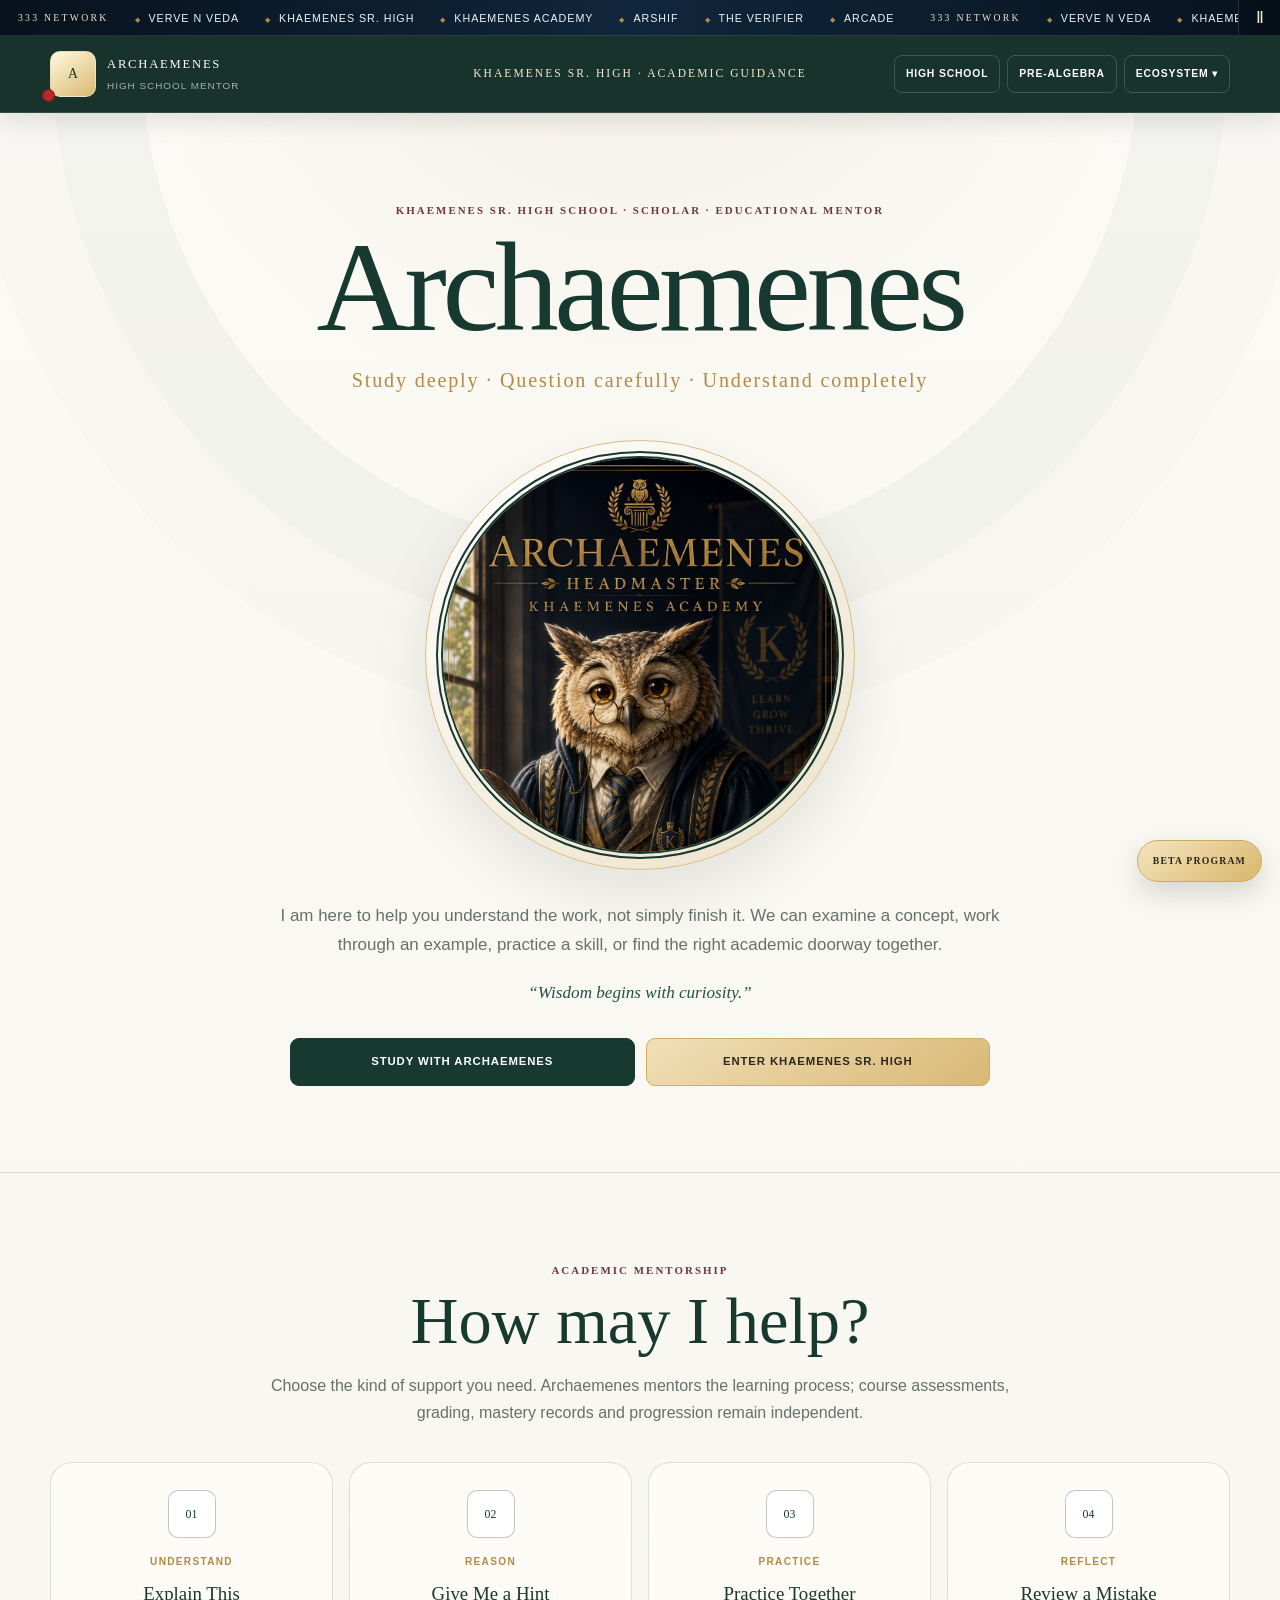
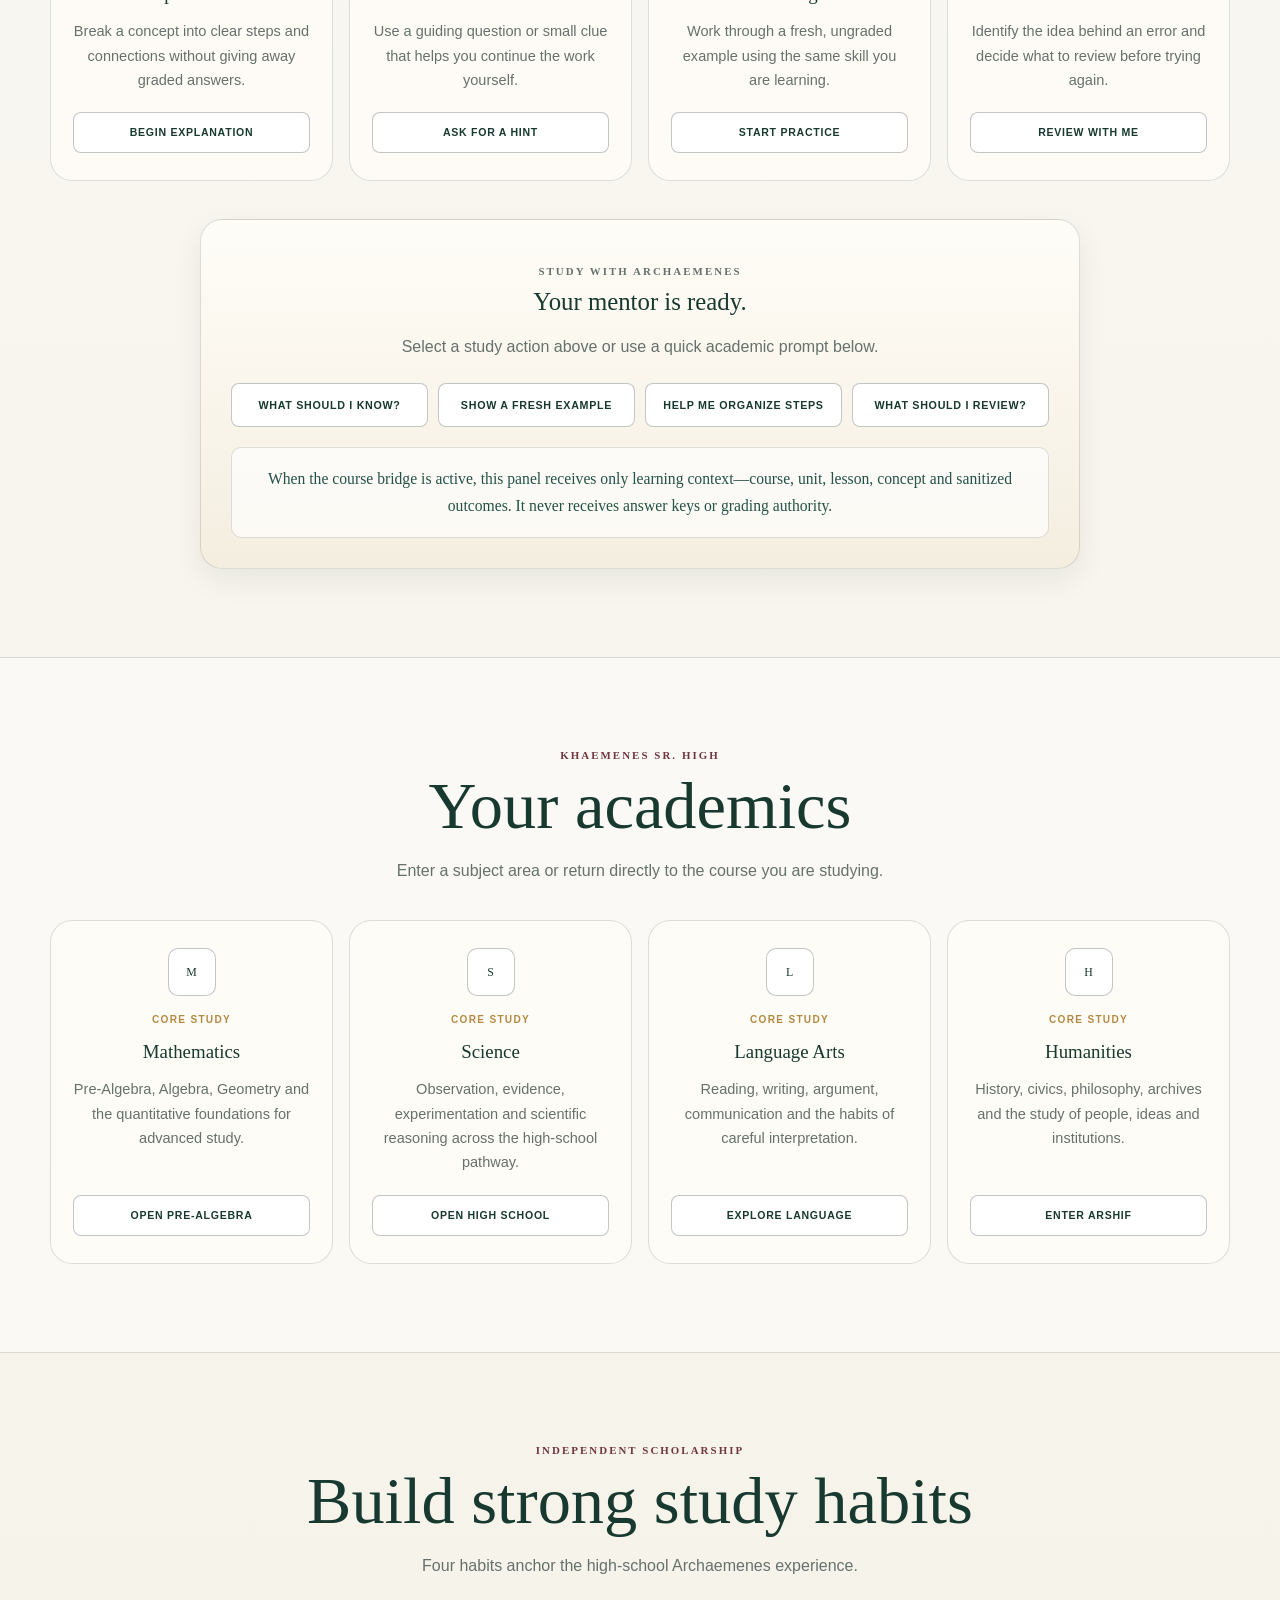
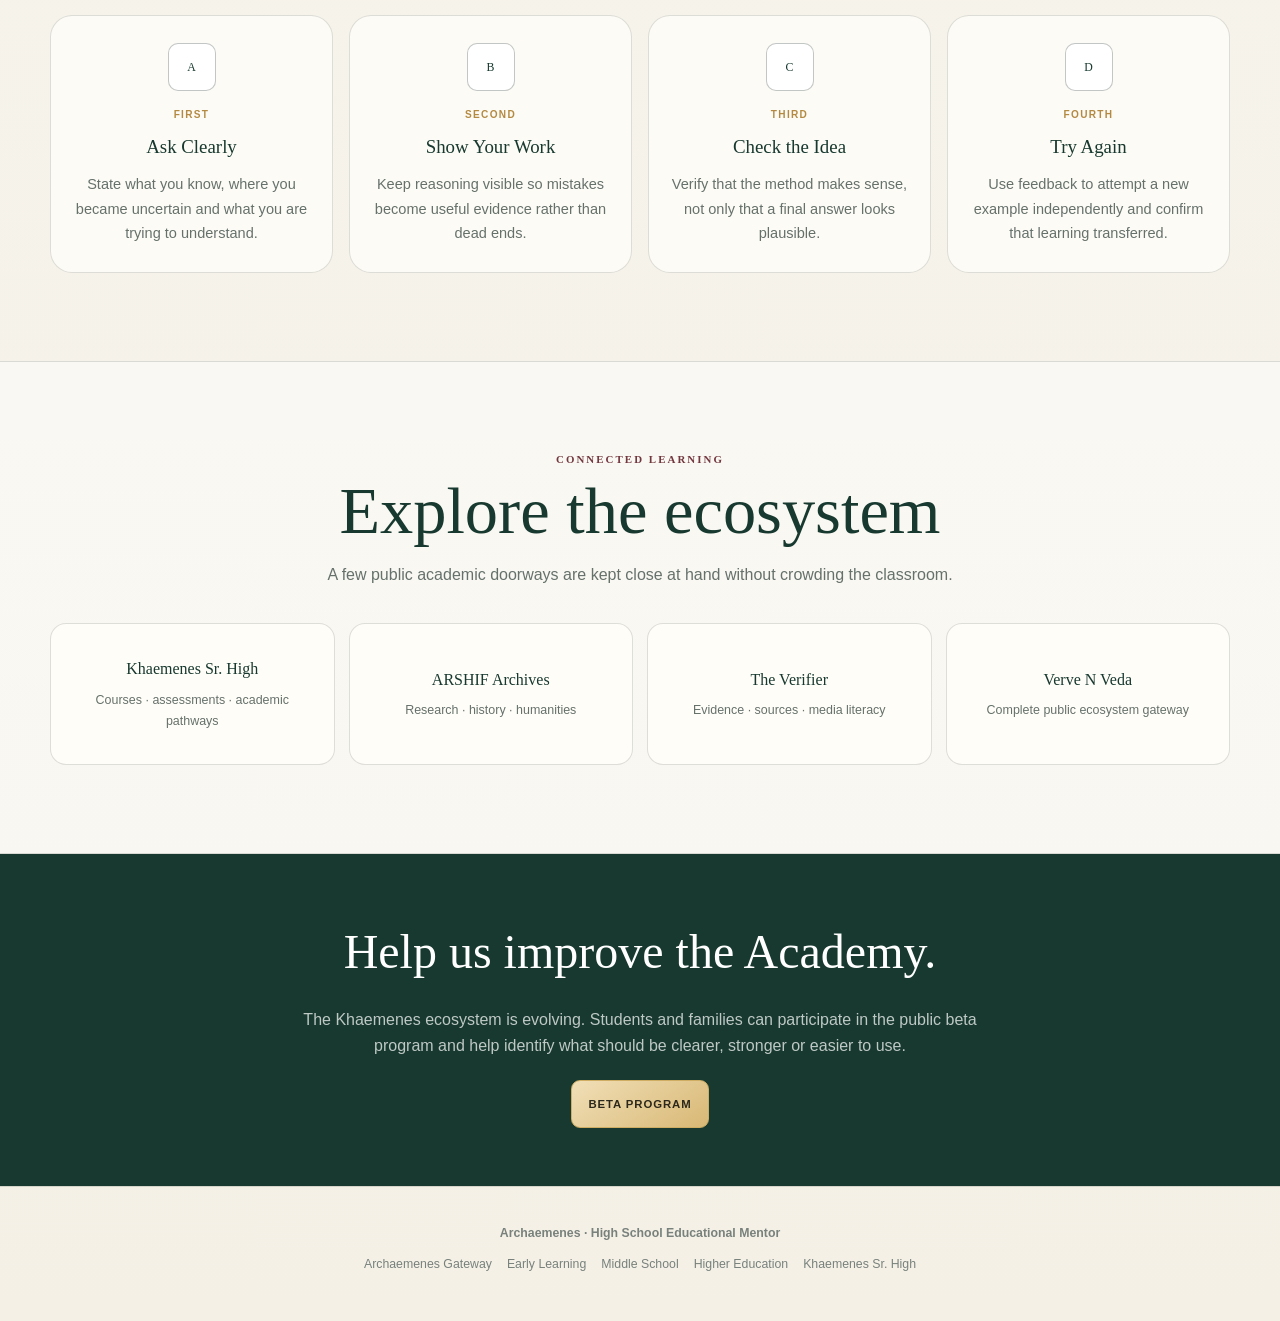
==== high/index.html @ 06d744fa "Add files via upload" ====
<!doctype html>
<html lang="en">
<head>
<meta charset="utf-8">
<meta name="viewport" content="width=device-width,initial-scale=1">
<meta name="description" content="Archaemenes · High School — Scholar and Educational Mentor of Khaemenes Sr. High School.">
<meta name="theme-color" content="#122f27">
<meta name="color-scheme" content="light">
<meta name="referrer" content="strict-origin-when-cross-origin">
<meta http-equiv="Permissions-Policy" content="camera=(), microphone=(), geolocation=(), payment=(), usb=(), browsing-topics=()">
<meta http-equiv="Content-Security-Policy" content="default-src 'self'; style-src 'unsafe-inline'; script-src 'unsafe-inline'; img-src 'self' data:; font-src 'self'; connect-src 'none'; media-src 'none'; object-src 'none'; base-uri 'self'; form-action 'none'; worker-src 'none'; frame-src 'none';">
<meta name="robots" content="index,follow">
<title>Archaemenes · High School Mentor</title>
<style>
:root{--paper:#f4f0e6;--paper2:#fbf9f3;--ink:#15231e;--muted:#66716c;--forest:#17392f;--forest2:#245246;--gold:#b48a43;--gold2:#d8bd82;--goldsoft:#eee1c3;--burgundy:#71363e;--line:rgba(21,35,30,.14);--line2:rgba(21,35,30,.26);--shadow:0 24px 60px rgba(18,34,28,.10);--shadow2:0 11px 30px rgba(18,34,28,.07);--max:1180px;--formal:Cinzel,"Palatino Linotype",Palatino,Georgia,serif;--body:"Brandon Grotesque","Avenir Next",Avenir,Montserrat,"Segoe UI",Arial,sans-serif}
*,*::before,*::after{box-sizing:border-box}
html{scroll-behavior:smooth;scroll-padding-top:128px}
body{margin:0;min-width:300px;color:var(--ink);background:radial-gradient(circle at 50% -8rem,rgba(180,138,67,.10),transparent 35rem),linear-gradient(180deg,#fbfaf6,var(--paper));font-family:var(--body);font-size:16px;line-height:1.68;text-align:center;-webkit-font-smoothing:antialiased}
body.menu-open{overflow:hidden}a{color:inherit;text-decoration:none}button{font:inherit;cursor:pointer}img{display:block;max-width:100%}[hidden]{display:none!important}:focus-visible{outline:3px solid var(--gold);outline-offset:3px}.shell{width:min(calc(100% - 44px),var(--max));margin:auto}
.skip{position:fixed;left:12px;top:10px;z-index:5000;transform:translateY(-180%);padding:10px 14px;border-radius:8px;color:#fff;background:#111}.skip:focus{transform:none}
.ticker{position:sticky;top:0;z-index:2000;height:36px;display:grid;grid-template-columns:1fr 42px;overflow:hidden;color:#f4ead4;background:linear-gradient(90deg,#07121d,#10263c 50%,#07121d);border-bottom:1px solid rgba(255,255,255,.12)}
.ticker-view{overflow:hidden}.ticker-track{width:max-content;height:100%;display:flex;align-items:center;animation:move 32s linear infinite;white-space:nowrap}.ticker[data-paused="true"] .ticker-track{animation-play-state:paused}.ticker-set{display:flex;align-items:center;gap:26px;padding:0 18px}.ticker-label{font-family:var(--formal);font-size:.61rem;letter-spacing:.23em;text-transform:uppercase;color:var(--goldsoft)}.ticker a{font-size:.67rem;letter-spacing:.09em;text-transform:uppercase;color:#edf3f7}.ticker a::before{content:"◆";margin-right:8px;color:var(--gold);font-size:.45rem}.ticker button{width:42px;height:36px;border:0;border-left:1px solid rgba(255,255,255,.12);color:#f4ead4;background:rgba(0,0,0,.16)}@keyframes move{to{transform:translateX(-50%)}}
header{position:sticky;top:36px;z-index:1900;color:#fff;background:rgba(18,47,39,.975);border-bottom:1px solid rgba(255,255,255,.12);box-shadow:0 8px 24px rgba(10,26,21,.11);backdrop-filter:blur(16px)}
.header-inner{min-height:76px;display:grid;grid-template-columns:1fr auto 1fr;align-items:center;gap:22px}.brand{justify-self:start;display:flex;align-items:center;gap:11px;text-align:left}.brand-wrap{position:relative}.mark{width:46px;height:46px;display:grid;place-items:center;border:1px solid rgba(238,225,195,.65);border-radius:10px;color:var(--forest);background:linear-gradient(145deg,#fff8df,#d9b970);font:500 .86rem var(--formal)}.admin-dot{position:absolute;left:-8px;bottom:-5px;width:13px;height:13px;padding:0;border:1px solid #7d1818;border-radius:50%;background:#b52b2b;font-size:0}.brand strong{display:block;font-family:var(--formal);font-size:.79rem;font-weight:500;letter-spacing:.14em;text-transform:uppercase}.brand small{display:block;margin-top:3px;color:rgba(255,255,255,.62);font-size:.62rem;letter-spacing:.10em;text-transform:uppercase}.header-title{font-family:var(--formal);font-size:.72rem;letter-spacing:.18em;text-transform:uppercase;color:#f5ead1}.nav{justify-self:end;display:flex;align-items:center;gap:7px}.nav a,.menu-btn{min-height:38px;display:inline-flex;align-items:center;justify-content:center;padding:8px 11px;border:1px solid rgba(255,255,255,.17);border-radius:8px;color:#fff;background:transparent;font-size:.65rem;font-weight:600;letter-spacing:.08em;text-transform:uppercase}.menu-wrap{position:relative}.menu{position:absolute;right:0;top:48px;width:270px;padding:10px;display:grid;gap:6px;border:1px solid var(--line);border-radius:12px;color:var(--ink);background:var(--paper2);box-shadow:var(--shadow);text-align:left}.menu a{width:100%;justify-content:flex-start;color:var(--ink);border-color:var(--line)}
.hero{position:relative;overflow:hidden;padding:88px 0 86px;border-bottom:1px solid var(--line)}.hero::before{content:"";position:absolute;left:50%;top:-560px;width:1000px;height:1000px;transform:translateX(-50%);border:1px solid rgba(23,57,47,.055);border-radius:50%;box-shadow:0 0 0 88px rgba(23,57,47,.02),0 0 0 176px rgba(23,57,47,.012);pointer-events:none}.hero-inner{position:relative;z-index:1;max-width:980px;margin:auto;display:grid;justify-items:center}.kicker{margin:0;color:var(--burgundy);font-family:var(--formal);font-size:.68rem;font-weight:600;letter-spacing:.19em;text-transform:uppercase}h1,h2,h3{font-family:var(--formal);font-weight:500;text-wrap:balance}h1{margin:11px 0 0;color:var(--forest);font-size:clamp(4.2rem,10vw,8rem);line-height:.9;letter-spacing:-.035em}.subtitle{margin:19px 0 0;color:var(--gold);font-family:var(--formal);font-size:clamp(.98rem,2vw,1.26rem);letter-spacing:.09em}.portrait{width:min(430px,88vw);margin:42px auto 0;padding:10px;border:1px solid var(--gold2);border-radius:50%;background:linear-gradient(145deg,rgba(255,255,255,.9),rgba(225,208,168,.55));box-shadow:var(--shadow)}.portrait img{width:100%;aspect-ratio:1;object-fit:cover;object-position:center top;border-radius:50%;border:7px double var(--forest)}.lede{max-width:780px;margin:32px auto 0;color:var(--muted);font-size:1.06rem}.quote{margin:20px 0 0;color:var(--forest2);font-family:Georgia,serif;font-size:1.07rem;font-style:italic}.actions{width:min(700px,100%);margin:30px auto 0;display:grid;grid-template-columns:repeat(2,1fr);gap:11px}.btn{min-height:48px;display:flex;align-items:center;justify-content:center;padding:11px 16px;border:1px solid var(--line2);border-radius:9px;color:var(--forest);background:#fffdf8;font-size:.71rem;font-weight:700;letter-spacing:.08em;text-transform:uppercase}.btn:hover{transform:translateY(-2px);box-shadow:var(--shadow2)}.primary{color:#fff;background:var(--forest);border-color:var(--forest)}.gold{color:#2d281c;background:linear-gradient(145deg,#f1dfb7,#d8b875);border-color:#cfad62}
.context{border-bottom:1px solid var(--line);background:rgba(255,255,255,.48)}.context-in{min-height:58px;display:flex;align-items:center;justify-content:center;gap:12px;flex-wrap:wrap;padding:11px 0}.context-label{color:var(--burgundy);font-family:var(--formal);font-size:.65rem;font-weight:600;letter-spacing:.13em;text-transform:uppercase}.context-value{color:var(--forest);font-size:.78rem;font-weight:650}
.section{padding:88px 0}.section.alt{background:rgba(255,255,255,.4);border-block:1px solid var(--line)}.section-head{max-width:820px;margin:auto}.section h2{margin:9px 0 0;color:var(--forest);font-size:clamp(2.3rem,5.2vw,4.15rem);line-height:1}.intro{max-width:770px;margin:18px auto 0;color:var(--muted)}.grid{display:grid;grid-template-columns:repeat(4,1fr);gap:16px;margin-top:36px}.card{min-height:100%;display:flex;flex-direction:column;align-items:center;padding:27px 22px;border:1px solid var(--line);border-radius:22px;background:rgba(255,253,248,.8)}.icon{width:48px;height:48px;display:grid;place-items:center;margin-bottom:16px;border:1px solid var(--line2);border-radius:10px;color:var(--forest);background:#fff;font:500 .74rem var(--formal)}.card small{color:var(--gold);font-size:.63rem;font-weight:700;letter-spacing:.13em;text-transform:uppercase}.card h3{margin:7px 0 9px;color:var(--forest);font-size:1.18rem}.card p{margin:0;color:var(--muted);font-size:.91rem}.card-link{margin-top:auto;padding-top:20px;width:100%}.card-link a,.card button{width:100%;min-height:41px;display:flex;align-items:center;justify-content:center;border:1px solid var(--line2);border-radius:8px;color:var(--forest);background:#fff;font-size:.66rem;font-weight:700;letter-spacing:.07em;text-transform:uppercase}
.mentor{width:min(880px,100%);margin:38px auto 0;padding:30px;border:1px solid var(--line);border-radius:22px;background:linear-gradient(180deg,#fffdf8,#f4eee0);box-shadow:var(--shadow2)}.mentor h3{margin:0;color:var(--forest);font-size:1.55rem}.mentor p{max-width:700px;margin:12px auto 0;color:var(--muted)}.mentor-actions{display:grid;grid-template-columns:repeat(4,1fr);gap:10px;margin-top:22px}.mentor-actions button{min-height:44px;padding:9px 11px;border:1px solid var(--line2);border-radius:8px;color:var(--forest);background:#fff;font-size:.67rem;font-weight:700;letter-spacing:.065em;text-transform:uppercase}.mentor-response{min-height:88px;margin-top:20px;padding:18px;display:grid;place-items:center;border:1px solid var(--line);border-radius:10px;color:var(--forest2);background:rgba(255,255,255,.64);font-family:Georgia,serif;font-size:.98rem}
.directory{display:grid;grid-template-columns:repeat(4,1fr);gap:14px;margin-top:34px}.directory a{min-height:142px;padding:22px;display:flex;flex-direction:column;justify-content:center;align-items:center;border:1px solid var(--line);border-radius:16px;background:#fffdf8}.directory strong{font-family:var(--formal);font-weight:500;color:var(--forest)}.directory small{margin-top:7px;color:var(--muted);font-size:.78rem}
.beta{padding:58px 0;background:var(--forest);color:#fff}.beta h2{margin:0;color:#fff;font-size:clamp(1.8rem,4vw,3rem)}.beta p{max-width:700px;margin:14px auto 0;color:rgba(255,255,255,.72)}.beta .btn{width:max-content;margin:20px auto 0}
footer{padding:36px 0 46px;border-top:1px solid var(--line);color:#78817c;font-size:.77rem}.footer-links{margin-top:10px;display:flex;gap:15px;justify-content:center;flex-wrap:wrap}
.overlay{position:fixed;inset:0;z-index:5000;display:grid;place-items:center;padding:20px;background:rgba(5,12,10,.76);backdrop-filter:blur(7px)}.admin-panel{width:min(100%,430px);padding:28px;border:1px solid rgba(150,35,35,.25);border-top:4px solid #a92323;border-radius:14px;color:var(--ink);background:var(--paper2);box-shadow:0 32px 80px rgba(0,0,0,.3)}.admin-panel h2{margin:0;color:var(--forest);font-size:2rem}.admin-panel p{color:var(--muted);font-size:.88rem}.close{min-height:42px;padding:8px 14px;border:1px solid var(--line2);border-radius:8px;color:var(--ink);background:#fff}

.fixed-beta{
  position:fixed;
  right:18px;
  bottom:18px;
  z-index:1850;
  min-width:112px;
  min-height:42px;
  display:inline-flex;
  align-items:center;
  justify-content:center;
  padding:9px 15px;
  border:1px solid #cdaa62;
  border-radius:999px;
  color:#2c2618;
  background:linear-gradient(145deg,#f4e5c0,#d9b66a);
  box-shadow:0 11px 28px rgba(18,34,28,.16);
  font-family:var(--formal);
  font-size:.61rem;
  font-weight:600;
  letter-spacing:.12em;
  text-transform:uppercase;
}
.fixed-beta:hover{transform:translateY(-2px);box-shadow:0 15px 34px rgba(18,34,28,.20)}
@media(max-width:720px){
  .fixed-beta{right:11px;bottom:11px;min-width:96px;min-height:38px;font-size:.56rem}
}

@media(max-width:1000px){.header-inner{grid-template-columns:1fr auto}.header-title{display:none}.grid,.directory{grid-template-columns:repeat(2,1fr)}.mentor-actions{grid-template-columns:repeat(2,1fr)}}
@media(max-width:720px){.ticker{position:relative}header{top:0}.header-inner{grid-template-columns:1fr;gap:10px;padding:13px 0}.brand,.nav{justify-self:center}.nav{flex-wrap:wrap;justify-content:center}.hero{padding:62px 0 66px}h1{font-size:clamp(3.4rem,17vw,5.8rem)}.actions,.grid,.directory,.mentor-actions{grid-template-columns:1fr}.section{padding:66px 0}.shell{width:min(calc(100% - 30px),var(--max))}}
@media(prefers-reduced-motion:reduce){*,*::before,*::after{animation:none!important;scroll-behavior:auto!important;transition:none!important}}
</style>
</head>
<body id="top">
<a class="skip" href="#main">Skip to main content</a>
<div class="ticker" id="ticker">
  <div class="ticker-view"><div class="ticker-track">
    <div class="ticker-set"><span class="ticker-label">333 Network</span><a href="https://vervenveda.github.io/vervenveda.github.io/">Verve N Veda</a><a href="https://vervenveda.github.io/Khaemenes_High.github.io/">Khaemenes Sr. High</a><a href="https://vervenveda.github.io/Khaemenes_Academy.github.io/">Khaemenes Academy</a><a href="https://vervenveda.github.io/Arshif.github.io/">ARSHIF</a><a href="https://vervenveda.github.io/theverifier.github.io/">The Verifier</a><a href="https://vervenveda.github.io/arcade.github.io/">Arcade</a></div>
    <div class="ticker-set" aria-hidden="true"><span class="ticker-label">333 Network</span><a tabindex="-1" href="https://vervenveda.github.io/vervenveda.github.io/">Verve N Veda</a><a tabindex="-1" href="https://vervenveda.github.io/Khaemenes_High.github.io/">Khaemenes Sr. High</a><a tabindex="-1" href="https://vervenveda.github.io/Khaemenes_Academy.github.io/">Khaemenes Academy</a><a tabindex="-1" href="https://vervenveda.github.io/Arshif.github.io/">ARSHIF</a><a tabindex="-1" href="https://vervenveda.github.io/theverifier.github.io/">The Verifier</a><a tabindex="-1" href="https://vervenveda.github.io/arcade.github.io/">Arcade</a></div>
  </div></div>
  <button id="tickerToggle" aria-label="Pause ticker">Ⅱ</button>
</div>

<header>
  <div class="shell header-inner">
    <a class="brand" href="../">
      <span class="brand-wrap"><span class="mark">A</span><button class="admin-dot" id="adminOpen" type="button" aria-label="Administration"></button></span>
      <span><strong>Archaemenes</strong><small>High School Mentor</small></span>
    </a>
    <div class="header-title">Khaemenes Sr. High · Academic Guidance</div>
    <nav class="nav" aria-label="High school navigation">
      <a href="https://vervenveda.github.io/Khaemenes_High.github.io/">High School</a>
      <a href="https://vervenveda.github.io/Khaemenes_High.github.io/courses/mathematics/pre-algebra/">Pre-Algebra</a>
      <div class="menu-wrap"><button class="menu-btn" id="menuBtn" type="button" aria-expanded="false">Ecosystem ▾</button>
        <div class="menu" id="menu" hidden>
          <a href="https://vervenveda.github.io/vervenveda.github.io/">Verve N Veda Gateway</a>
          <a href="https://vervenveda.github.io/Khaemenes_Academy.github.io/">Khaemenes Academy</a>
          <a href="https://vervenveda.github.io/Khaemenes_Linguistics.github.io/">Linguistics</a>
          <a href="https://vervenveda.github.io/Arshif.github.io/">ARSHIF Archives</a>
          <a href="https://vervenveda.github.io/theverifier.github.io/">The Verifier</a>
          <a href="https://vervenveda.github.io/arcade.github.io/">Arcade</a>
        </div>
      </div>
    </nav>
  </div>
</header>

<main id="main">
<section class="hero">
  <div class="shell hero-inner">
    <p class="kicker">Khaemenes Sr. High School · Scholar · Educational Mentor</p>
    <h1>Archaemenes</h1>
    <p class="subtitle">Study deeply · Question carefully · Understand completely</p>
    <div class="portrait"><img src="../assets/Archaemens-high.png" alt="Archaemenes, High School educational mentor"></div>
    <p class="lede">I am here to help you understand the work, not simply finish it. We can examine a concept, work through an example, practice a skill, or find the right academic doorway together.</p>
    <p class="quote">“Wisdom begins with curiosity.”</p>
    <div class="actions"><a class="btn primary" href="#mentor">Study With Archaemenes</a><a class="btn gold" href="https://vervenveda.github.io/Khaemenes_High.github.io/">Enter Khaemenes Sr. High</a></div>
  </div>
</section>

<section class="context" id="courseContext" hidden><div class="shell context-in"><span class="context-label">Current Academic Context</span><span class="context-value" id="contextValue"></span></div></section>

<section class="section" id="mentor">
  <div class="shell">
    <div class="section-head"><p class="kicker">Academic Mentorship</p><h2>How may I help?</h2><p class="intro">Choose the kind of support you need. Archaemenes mentors the learning process; course assessments, grading, mastery records and progression remain independent.</p></div>
    <div class="grid">
      <article class="card"><span class="icon">01</span><small>Understand</small><h3>Explain This</h3><p>Break a concept into clear steps and connections without giving away graded answers.</p><div class="card-link"><button data-mentor="explain">Begin Explanation</button></div></article>
      <article class="card"><span class="icon">02</span><small>Reason</small><h3>Give Me a Hint</h3><p>Use a guiding question or small clue that helps you continue the work yourself.</p><div class="card-link"><button data-mentor="hint">Ask for a Hint</button></div></article>
      <article class="card"><span class="icon">03</span><small>Practice</small><h3>Practice Together</h3><p>Work through a fresh, ungraded example using the same skill you are learning.</p><div class="card-link"><button data-mentor="practice">Start Practice</button></div></article>
      <article class="card"><span class="icon">04</span><small>Reflect</small><h3>Review a Mistake</h3><p>Identify the idea behind an error and decide what to review before trying again.</p><div class="card-link"><button data-mentor="review">Review With Me</button></div></article>
    </div>
    <div class="mentor">
      <p class="kicker">Study With Archaemenes</p><h3 id="mentorTitle">Your mentor is ready.</h3><p>Select a study action above or use a quick academic prompt below.</p>
      <div class="mentor-actions"><button data-mentor="concept">What should I know?</button><button data-mentor="example">Show a fresh example</button><button data-mentor="steps">Help me organize steps</button><button data-mentor="review-plan">What should I review?</button></div>
      <div class="mentor-response" id="mentorResponse" role="status" aria-live="polite">When the course bridge is active, this panel receives only learning context—course, unit, lesson, concept and sanitized outcomes. It never receives answer keys or grading authority.</div>
    </div>
  </div>
</section>

<section class="section alt">
  <div class="shell">
    <div class="section-head"><p class="kicker">Khaemenes Sr. High</p><h2>Your academics</h2><p class="intro">Enter a subject area or return directly to the course you are studying.</p></div>
    <div class="grid">
      <article class="card"><span class="icon">M</span><small>Core Study</small><h3>Mathematics</h3><p>Pre-Algebra, Algebra, Geometry and the quantitative foundations for advanced study.</p><div class="card-link"><a href="https://vervenveda.github.io/Khaemenes_High.github.io/courses/mathematics/pre-algebra/">Open Pre-Algebra</a></div></article>
      <article class="card"><span class="icon">S</span><small>Core Study</small><h3>Science</h3><p>Observation, evidence, experimentation and scientific reasoning across the high-school pathway.</p><div class="card-link"><a href="https://vervenveda.github.io/Khaemenes_High.github.io/">Open High School</a></div></article>
      <article class="card"><span class="icon">L</span><small>Core Study</small><h3>Language Arts</h3><p>Reading, writing, argument, communication and the habits of careful interpretation.</p><div class="card-link"><a href="https://vervenveda.github.io/Khaemenes_Linguistics.github.io/">Explore Language</a></div></article>
      <article class="card"><span class="icon">H</span><small>Core Study</small><h3>Humanities</h3><p>History, civics, philosophy, archives and the study of people, ideas and institutions.</p><div class="card-link"><a href="https://vervenveda.github.io/Arshif.github.io/">Enter ARSHIF</a></div></article>
    </div>
  </div>
</section>

<section class="section">
  <div class="shell">
    <div class="section-head"><p class="kicker">Independent Scholarship</p><h2>Build strong study habits</h2><p class="intro">Four habits anchor the high-school Archaemenes experience.</p></div>
    <div class="grid">
      <article class="card"><span class="icon">A</span><small>First</small><h3>Ask Clearly</h3><p>State what you know, where you became uncertain and what you are trying to understand.</p></article>
      <article class="card"><span class="icon">B</span><small>Second</small><h3>Show Your Work</h3><p>Keep reasoning visible so mistakes become useful evidence rather than dead ends.</p></article>
      <article class="card"><span class="icon">C</span><small>Third</small><h3>Check the Idea</h3><p>Verify that the method makes sense, not only that a final answer looks plausible.</p></article>
      <article class="card"><span class="icon">D</span><small>Fourth</small><h3>Try Again</h3><p>Use feedback to attempt a new example independently and confirm that learning transferred.</p></article>
    </div>
  </div>
</section>

<section class="section alt">
  <div class="shell">
    <div class="section-head"><p class="kicker">Connected Learning</p><h2>Explore the ecosystem</h2><p class="intro">A few public academic doorways are kept close at hand without crowding the classroom.</p></div>
    <div class="directory">
      <a href="https://vervenveda.github.io/Khaemenes_High.github.io/"><strong>Khaemenes Sr. High</strong><small>Courses · assessments · academic pathways</small></a>
      <a href="https://vervenveda.github.io/Arshif.github.io/"><strong>ARSHIF Archives</strong><small>Research · history · humanities</small></a>
      <a href="https://vervenveda.github.io/theverifier.github.io/"><strong>The Verifier</strong><small>Evidence · sources · media literacy</small></a>
      <a href="https://vervenveda.github.io/vervenveda.github.io/"><strong>Verve N Veda</strong><small>Complete public ecosystem gateway</small></a>
    </div>
  </div>
</section>

<section class="beta"><div class="shell"><h2>Help us improve the Academy.</h2><p>The Khaemenes ecosystem is evolving. Students and families can participate in the public beta program and help identify what should be clearer, stronger or easier to use.</p><a class="btn gold" href="https://vervenveda.github.io/vervenveda.github.io/beta/">Beta Program</a></div></section>
</main>

<footer><div class="shell"><strong>Archaemenes · High School Educational Mentor</strong><div class="footer-links"><a href="../">Archaemenes Gateway</a><a href="../early/">Early Learning</a><a href="../middle/">Middle School</a><a href="../higher/">Higher Education</a><a href="https://vervenveda.github.io/Khaemenes_High.github.io/">Khaemenes Sr. High</a></div></div></footer>


<a class="fixed-beta" href="https://vervenveda.github.io/vervenveda.github.io/beta/" aria-label="Open the Verve N Veda Beta Program">Beta Program</a>

<div class="overlay" id="overlay" hidden aria-hidden="true"><div class="admin-panel" role="dialog" aria-modal="true"><p class="kicker">Administration</p><h2>Local front gate</h2><p>This discreet control belongs to the public-page administration layer. It does not expose private infrastructure, internal directories or personality chambers.</p><button class="close" id="adminClose">Close</button></div></div>

<script>
(()=>{"use strict";
const $=id=>document.getElementById(id);
const ticker=$("ticker"),tt=$("tickerToggle");
tt?.addEventListener("click",()=>{const p=ticker.dataset.paused==="true";ticker.dataset.paused=String(!p);tt.textContent=p?"Ⅱ":"▶";tt.setAttribute("aria-label",p?"Pause ticker":"Resume ticker")});
const mb=$("menuBtn"),menu=$("menu");mb?.addEventListener("click",()=>{const o=mb.getAttribute("aria-expanded")==="true";mb.setAttribute("aria-expanded",String(!o));menu.hidden=o});
document.addEventListener("click",e=>{if(!e.target.closest(".menu-wrap")&&menu&&!menu.hidden){menu.hidden=true;mb?.setAttribute("aria-expanded","false")}});
const overlay=$("overlay"),ao=$("adminOpen"),ac=$("adminClose");function gate(open){overlay.hidden=!open;overlay.setAttribute("aria-hidden",String(!open));document.body.classList.toggle("menu-open",open);if(open)setTimeout(()=>ac?.focus(),40);else ao?.focus()}ao?.addEventListener("click",()=>gate(true));ac?.addEventListener("click",()=>gate(false));overlay?.addEventListener("click",e=>{if(e.target===overlay)gate(false)});document.addEventListener("keydown",e=>{if(e.key==="Escape"&&!overlay.hidden)gate(false)});
const params=new URLSearchParams(location.search),ctx={};["course","week","unit","lesson","concept"].forEach(k=>{const v=params.get(k);if(v)ctx[k]=v.replace(/[<>]/g,"").slice(0,120)});const parts=[];["course","week","unit","lesson","concept"].forEach(k=>{if(ctx[k])parts.push(ctx[k])});if(parts.length){$("courseContext").hidden=false;$("contextValue").textContent=parts.join(" · ");try{localStorage.setItem("khaemenes_archaemenes_high_context_v1",JSON.stringify(ctx))}catch{}}
const responses={explain:"Start with the idea you are studying. Tell me what part makes sense and the first point where the reasoning becomes unclear. We will rebuild it from there.",hint:"A good hint should move your thinking without taking the work away from you. Identify the operation, relationship or rule that connects what you know to what you need.",practice:"Practice works best with a fresh example rather than the graded problem. Return to the course concept, choose an ungraded example, and work one line at a time.",review:"A mistake is evidence. Find the exact step where your reasoning changed direction, name the rule used there, and test that rule on a simpler example.",concept:"Before calculating, name the concept in one sentence: what quantities are involved, what relationship connects them, and what result are you trying to determine?",example:"Use a new example with different numbers but the same structure. Solve it slowly enough that you can explain why each step is allowed.",steps:"Organize your work as: understand the question → identify known information → choose a rule or operation → execute carefully → verify the result.","review-plan":"Review the smallest prerequisite skill that caused difficulty, practice it independently, then return to the current lesson and try one fresh problem."};
document.querySelectorAll("[data-mentor]").forEach(b=>b.addEventListener("click",()=>{$("mentorResponse").textContent=responses[b.dataset.mentor]||responses.explain;$("mentorTitle").textContent=b.textContent.trim();$("mentor").scrollIntoView({behavior:"smooth",block:"start"})}));
})();
</script>
</body>
</html>
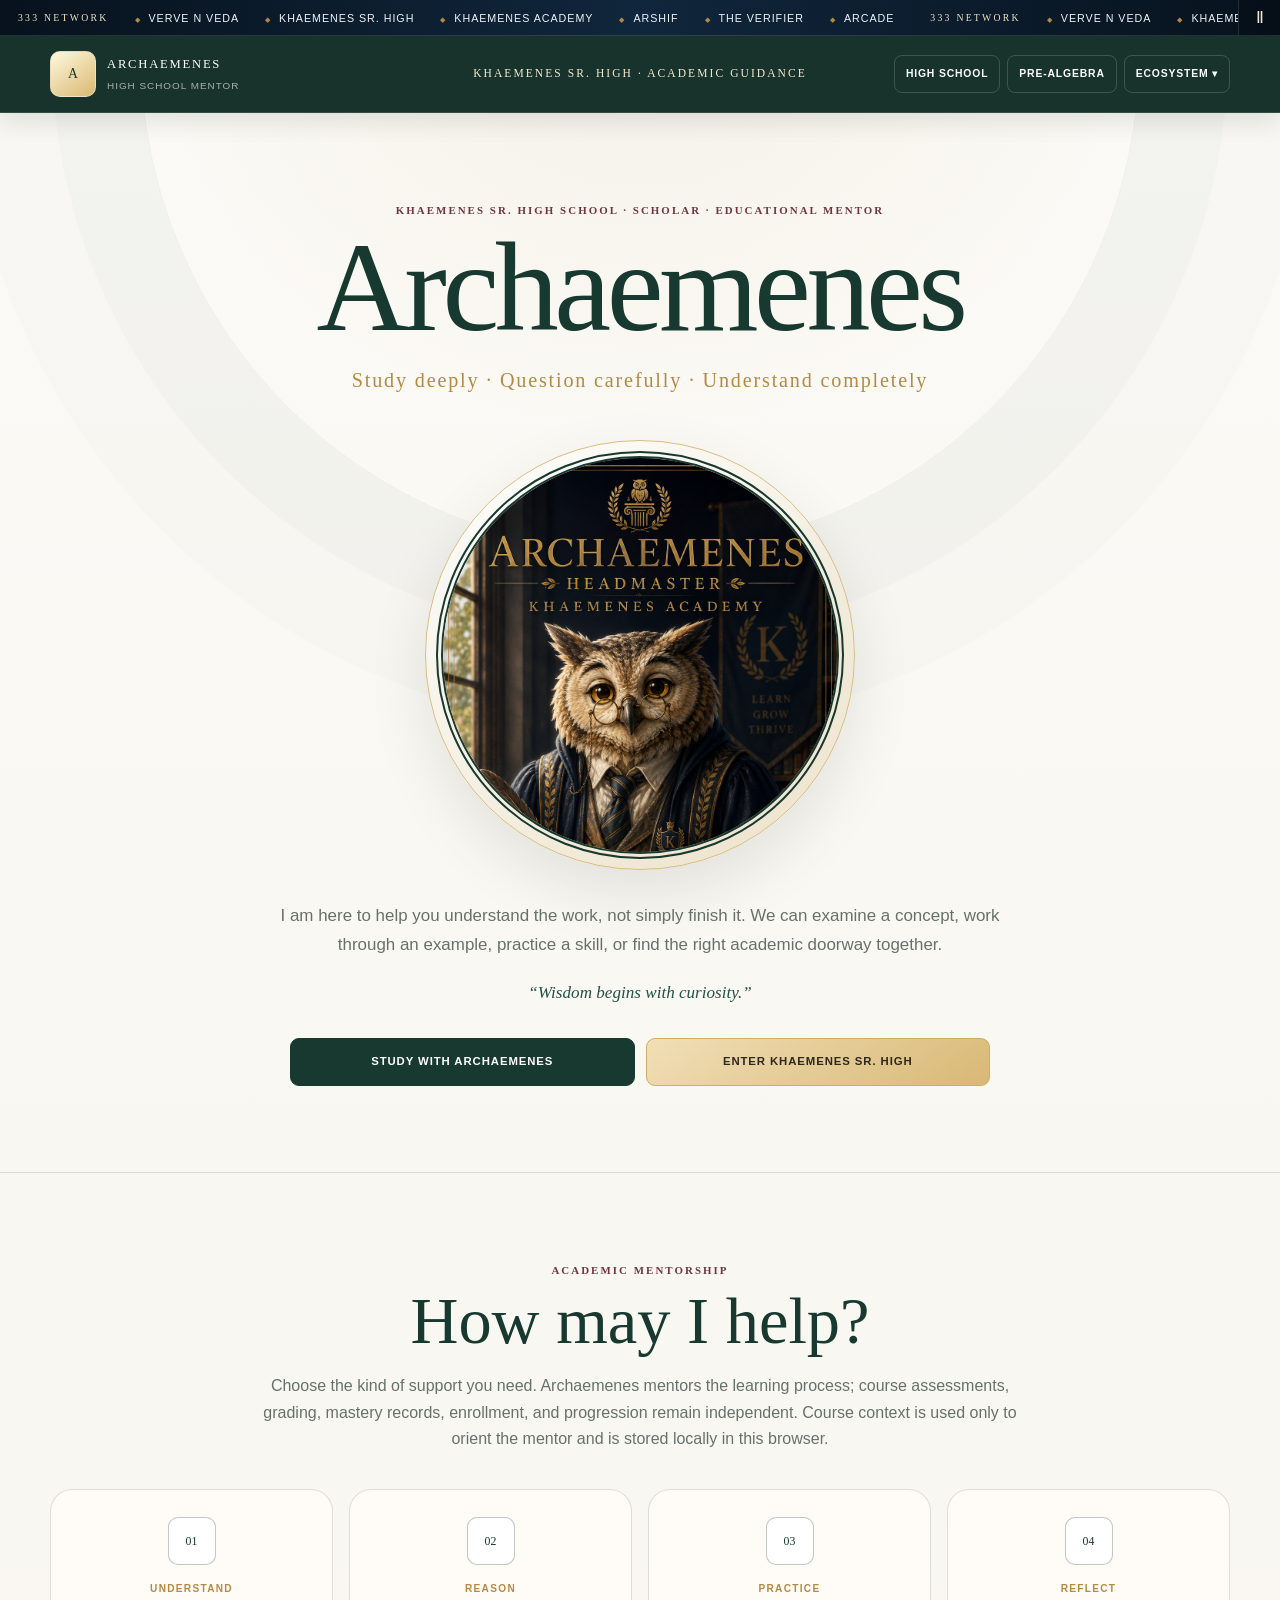
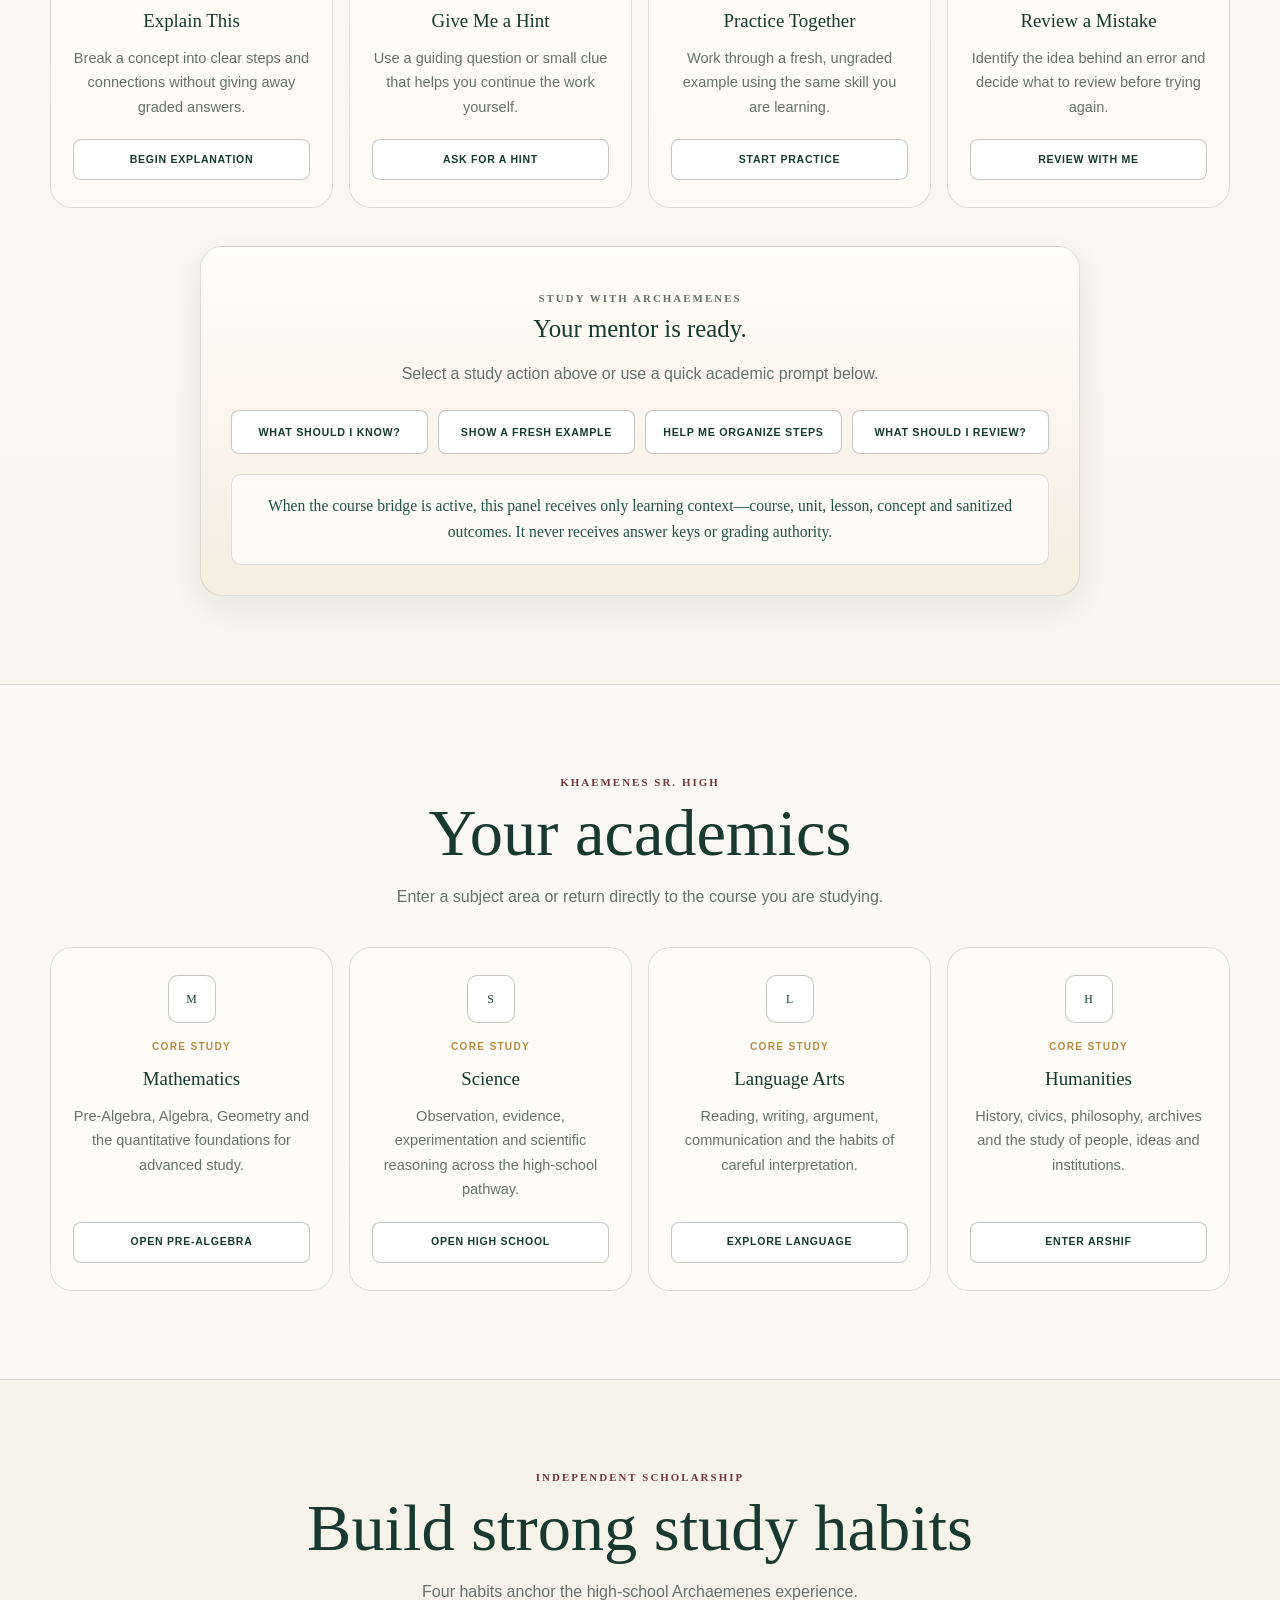
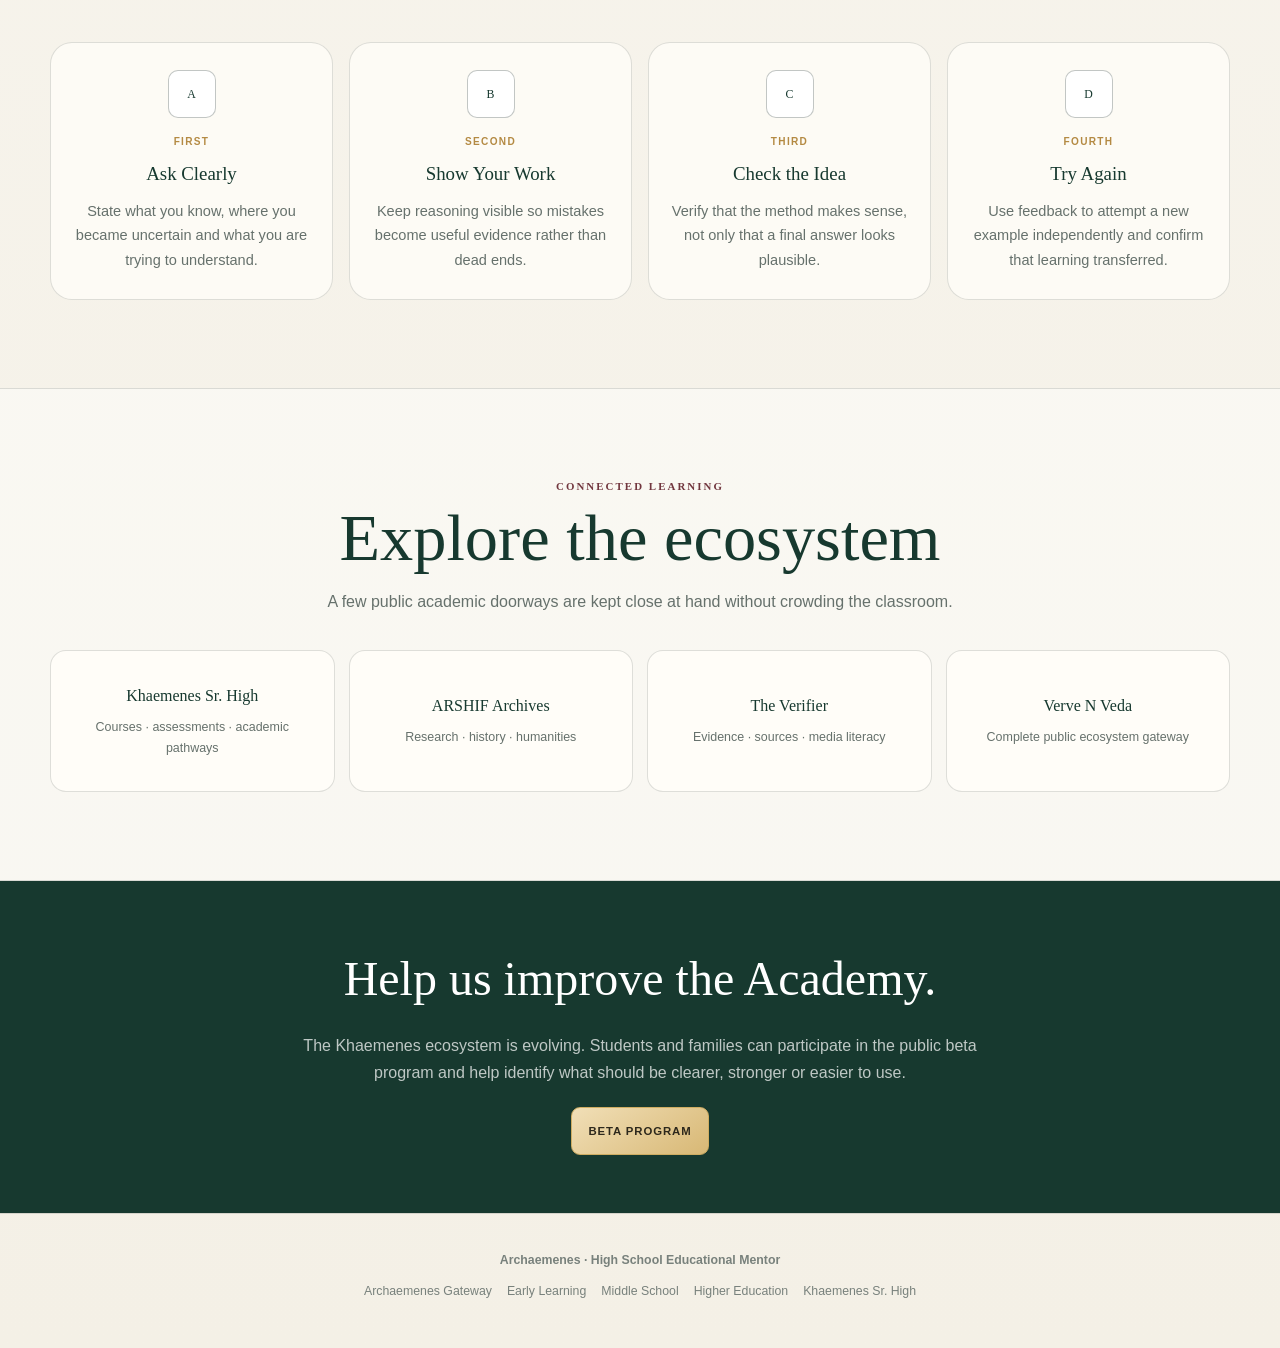
==== commit 440e7bdc: "Update index.html" ====
--- a/high/index.html
+++ b/high/index.html
@@ -21,7 +21,7 @@
 .ticker{position:sticky;top:0;z-index:2000;height:36px;display:grid;grid-template-columns:1fr 42px;overflow:hidden;color:#f4ead4;background:linear-gradient(90deg,#07121d,#10263c 50%,#07121d);border-bottom:1px solid rgba(255,255,255,.12)}
 .ticker-view{overflow:hidden}.ticker-track{width:max-content;height:100%;display:flex;align-items:center;animation:move 32s linear infinite;white-space:nowrap}.ticker[data-paused="true"] .ticker-track{animation-play-state:paused}.ticker-set{display:flex;align-items:center;gap:26px;padding:0 18px}.ticker-label{font-family:var(--formal);font-size:.61rem;letter-spacing:.23em;text-transform:uppercase;color:var(--goldsoft)}.ticker a{font-size:.67rem;letter-spacing:.09em;text-transform:uppercase;color:#edf3f7}.ticker a::before{content:"◆";margin-right:8px;color:var(--gold);font-size:.45rem}.ticker button{width:42px;height:36px;border:0;border-left:1px solid rgba(255,255,255,.12);color:#f4ead4;background:rgba(0,0,0,.16)}@keyframes move{to{transform:translateX(-50%)}}
 header{position:sticky;top:36px;z-index:1900;color:#fff;background:rgba(18,47,39,.975);border-bottom:1px solid rgba(255,255,255,.12);box-shadow:0 8px 24px rgba(10,26,21,.11);backdrop-filter:blur(16px)}
-.header-inner{min-height:76px;display:grid;grid-template-columns:1fr auto 1fr;align-items:center;gap:22px}.brand{justify-self:start;display:flex;align-items:center;gap:11px;text-align:left}.brand-wrap{position:relative}.mark{width:46px;height:46px;display:grid;place-items:center;border:1px solid rgba(238,225,195,.65);border-radius:10px;color:var(--forest);background:linear-gradient(145deg,#fff8df,#d9b970);font:500 .86rem var(--formal)}.admin-dot{position:absolute;left:-8px;bottom:-5px;width:13px;height:13px;padding:0;border:1px solid #7d1818;border-radius:50%;background:#b52b2b;font-size:0}.brand strong{display:block;font-family:var(--formal);font-size:.79rem;font-weight:500;letter-spacing:.14em;text-transform:uppercase}.brand small{display:block;margin-top:3px;color:rgba(255,255,255,.62);font-size:.62rem;letter-spacing:.10em;text-transform:uppercase}.header-title{font-family:var(--formal);font-size:.72rem;letter-spacing:.18em;text-transform:uppercase;color:#f5ead1}.nav{justify-self:end;display:flex;align-items:center;gap:7px}.nav a,.menu-btn{min-height:38px;display:inline-flex;align-items:center;justify-content:center;padding:8px 11px;border:1px solid rgba(255,255,255,.17);border-radius:8px;color:#fff;background:transparent;font-size:.65rem;font-weight:600;letter-spacing:.08em;text-transform:uppercase}.menu-wrap{position:relative}.menu{position:absolute;right:0;top:48px;width:270px;padding:10px;display:grid;gap:6px;border:1px solid var(--line);border-radius:12px;color:var(--ink);background:var(--paper2);box-shadow:var(--shadow);text-align:left}.menu a{width:100%;justify-content:flex-start;color:var(--ink);border-color:var(--line)}
+.header-inner{min-height:76px;display:grid;grid-template-columns:1fr auto 1fr;align-items:center;gap:22px}.brand{justify-self:start;display:flex;align-items:center;gap:11px;text-align:left}.brand-wrap{position:relative}.mark{width:46px;height:46px;display:grid;place-items:center;border:1px solid rgba(238,225,195,.65);border-radius:10px;color:var(--forest);background:linear-gradient(145deg,#fff8df,#d9b970);font:500 .86rem var(--formal)}.brand strong{display:block;font-family:var(--formal);font-size:.79rem;font-weight:500;letter-spacing:.14em;text-transform:uppercase}.brand small{display:block;margin-top:3px;color:rgba(255,255,255,.62);font-size:.62rem;letter-spacing:.10em;text-transform:uppercase}.header-title{font-family:var(--formal);font-size:.72rem;letter-spacing:.18em;text-transform:uppercase;color:#f5ead1}.nav{justify-self:end;display:flex;align-items:center;gap:7px}.nav a,.menu-btn{min-height:38px;display:inline-flex;align-items:center;justify-content:center;padding:8px 11px;border:1px solid rgba(255,255,255,.17);border-radius:8px;color:#fff;background:transparent;font-size:.65rem;font-weight:600;letter-spacing:.08em;text-transform:uppercase}.menu-wrap{position:relative}.menu{position:absolute;right:0;top:48px;width:270px;padding:10px;display:grid;gap:6px;border:1px solid var(--line);border-radius:12px;color:var(--ink);background:var(--paper2);box-shadow:var(--shadow);text-align:left}.menu a{width:100%;justify-content:flex-start;color:var(--ink);border-color:var(--line)}.menu[hidden]{display:none!important}
 .hero{position:relative;overflow:hidden;padding:88px 0 86px;border-bottom:1px solid var(--line)}.hero::before{content:"";position:absolute;left:50%;top:-560px;width:1000px;height:1000px;transform:translateX(-50%);border:1px solid rgba(23,57,47,.055);border-radius:50%;box-shadow:0 0 0 88px rgba(23,57,47,.02),0 0 0 176px rgba(23,57,47,.012);pointer-events:none}.hero-inner{position:relative;z-index:1;max-width:980px;margin:auto;display:grid;justify-items:center}.kicker{margin:0;color:var(--burgundy);font-family:var(--formal);font-size:.68rem;font-weight:600;letter-spacing:.19em;text-transform:uppercase}h1,h2,h3{font-family:var(--formal);font-weight:500;text-wrap:balance}h1{margin:11px 0 0;color:var(--forest);font-size:clamp(4.2rem,10vw,8rem);line-height:.9;letter-spacing:-.035em}.subtitle{margin:19px 0 0;color:var(--gold);font-family:var(--formal);font-size:clamp(.98rem,2vw,1.26rem);letter-spacing:.09em}.portrait{width:min(430px,88vw);margin:42px auto 0;padding:10px;border:1px solid var(--gold2);border-radius:50%;background:linear-gradient(145deg,rgba(255,255,255,.9),rgba(225,208,168,.55));box-shadow:var(--shadow)}.portrait img{width:100%;aspect-ratio:1;object-fit:cover;object-position:center top;border-radius:50%;border:7px double var(--forest)}.lede{max-width:780px;margin:32px auto 0;color:var(--muted);font-size:1.06rem}.quote{margin:20px 0 0;color:var(--forest2);font-family:Georgia,serif;font-size:1.07rem;font-style:italic}.actions{width:min(700px,100%);margin:30px auto 0;display:grid;grid-template-columns:repeat(2,1fr);gap:11px}.btn{min-height:48px;display:flex;align-items:center;justify-content:center;padding:11px 16px;border:1px solid var(--line2);border-radius:9px;color:var(--forest);background:#fffdf8;font-size:.71rem;font-weight:700;letter-spacing:.08em;text-transform:uppercase}.btn:hover{transform:translateY(-2px);box-shadow:var(--shadow2)}.primary{color:#fff;background:var(--forest);border-color:var(--forest)}.gold{color:#2d281c;background:linear-gradient(145deg,#f1dfb7,#d8b875);border-color:#cfad62}
 .context{border-bottom:1px solid var(--line);background:rgba(255,255,255,.48)}.context-in{min-height:58px;display:flex;align-items:center;justify-content:center;gap:12px;flex-wrap:wrap;padding:11px 0}.context-label{color:var(--burgundy);font-family:var(--formal);font-size:.65rem;font-weight:600;letter-spacing:.13em;text-transform:uppercase}.context-value{color:var(--forest);font-size:.78rem;font-weight:650}
 .section{padding:88px 0}.section.alt{background:rgba(255,255,255,.4);border-block:1px solid var(--line)}.section-head{max-width:820px;margin:auto}.section h2{margin:9px 0 0;color:var(--forest);font-size:clamp(2.3rem,5.2vw,4.15rem);line-height:1}.intro{max-width:770px;margin:18px auto 0;color:var(--muted)}.grid{display:grid;grid-template-columns:repeat(4,1fr);gap:16px;margin-top:36px}.card{min-height:100%;display:flex;flex-direction:column;align-items:center;padding:27px 22px;border:1px solid var(--line);border-radius:22px;background:rgba(255,253,248,.8)}.icon{width:48px;height:48px;display:grid;place-items:center;margin-bottom:16px;border:1px solid var(--line2);border-radius:10px;color:var(--forest);background:#fff;font:500 .74rem var(--formal)}.card small{color:var(--gold);font-size:.63rem;font-weight:700;letter-spacing:.13em;text-transform:uppercase}.card h3{margin:7px 0 9px;color:var(--forest);font-size:1.18rem}.card p{margin:0;color:var(--muted);font-size:.91rem}.card-link{margin-top:auto;padding-top:20px;width:100%}.card-link a,.card button{width:100%;min-height:41px;display:flex;align-items:center;justify-content:center;border:1px solid var(--line2);border-radius:8px;color:var(--forest);background:#fff;font-size:.66rem;font-weight:700;letter-spacing:.07em;text-transform:uppercase}
@@ -29,34 +29,6 @@
 .directory{display:grid;grid-template-columns:repeat(4,1fr);gap:14px;margin-top:34px}.directory a{min-height:142px;padding:22px;display:flex;flex-direction:column;justify-content:center;align-items:center;border:1px solid var(--line);border-radius:16px;background:#fffdf8}.directory strong{font-family:var(--formal);font-weight:500;color:var(--forest)}.directory small{margin-top:7px;color:var(--muted);font-size:.78rem}
 .beta{padding:58px 0;background:var(--forest);color:#fff}.beta h2{margin:0;color:#fff;font-size:clamp(1.8rem,4vw,3rem)}.beta p{max-width:700px;margin:14px auto 0;color:rgba(255,255,255,.72)}.beta .btn{width:max-content;margin:20px auto 0}
 footer{padding:36px 0 46px;border-top:1px solid var(--line);color:#78817c;font-size:.77rem}.footer-links{margin-top:10px;display:flex;gap:15px;justify-content:center;flex-wrap:wrap}
-.overlay{position:fixed;inset:0;z-index:5000;display:grid;place-items:center;padding:20px;background:rgba(5,12,10,.76);backdrop-filter:blur(7px)}.admin-panel{width:min(100%,430px);padding:28px;border:1px solid rgba(150,35,35,.25);border-top:4px solid #a92323;border-radius:14px;color:var(--ink);background:var(--paper2);box-shadow:0 32px 80px rgba(0,0,0,.3)}.admin-panel h2{margin:0;color:var(--forest);font-size:2rem}.admin-panel p{color:var(--muted);font-size:.88rem}.close{min-height:42px;padding:8px 14px;border:1px solid var(--line2);border-radius:8px;color:var(--ink);background:#fff}
-
-.fixed-beta{
-  position:fixed;
-  right:18px;
-  bottom:18px;
-  z-index:1850;
-  min-width:112px;
-  min-height:42px;
-  display:inline-flex;
-  align-items:center;
-  justify-content:center;
-  padding:9px 15px;
-  border:1px solid #cdaa62;
-  border-radius:999px;
-  color:#2c2618;
-  background:linear-gradient(145deg,#f4e5c0,#d9b66a);
-  box-shadow:0 11px 28px rgba(18,34,28,.16);
-  font-family:var(--formal);
-  font-size:.61rem;
-  font-weight:600;
-  letter-spacing:.12em;
-  text-transform:uppercase;
-}
-.fixed-beta:hover{transform:translateY(-2px);box-shadow:0 15px 34px rgba(18,34,28,.20)}
-@media(max-width:720px){
-  .fixed-beta{right:11px;bottom:11px;min-width:96px;min-height:38px;font-size:.56rem}
-}
 
 @media(max-width:1000px){.header-inner{grid-template-columns:1fr auto}.header-title{display:none}.grid,.directory{grid-template-columns:repeat(2,1fr)}.mentor-actions{grid-template-columns:repeat(2,1fr)}}
 @media(max-width:720px){.ticker{position:relative}header{top:0}.header-inner{grid-template-columns:1fr;gap:10px;padding:13px 0}.brand,.nav{justify-self:center}.nav{flex-wrap:wrap;justify-content:center}.hero{padding:62px 0 66px}h1{font-size:clamp(3.4rem,17vw,5.8rem)}.actions,.grid,.directory,.mentor-actions{grid-template-columns:1fr}.section{padding:66px 0}.shell{width:min(calc(100% - 30px),var(--max))}}
@@ -76,7 +48,7 @@
 <header>
   <div class="shell header-inner">
     <a class="brand" href="../">
-      <span class="brand-wrap"><span class="mark">A</span><button class="admin-dot" id="adminOpen" type="button" aria-label="Administration"></button></span>
+      <span class="brand-wrap"><span class="mark">A</span></span>
       <span><strong>Archaemenes</strong><small>High School Mentor</small></span>
     </a>
     <div class="header-title">Khaemenes Sr. High · Academic Guidance</div>
@@ -114,7 +86,7 @@
 
 <section class="section" id="mentor">
   <div class="shell">
-    <div class="section-head"><p class="kicker">Academic Mentorship</p><h2>How may I help?</h2><p class="intro">Choose the kind of support you need. Archaemenes mentors the learning process; course assessments, grading, mastery records and progression remain independent.</p></div>
+    <div class="section-head"><p class="kicker">Academic Mentorship</p><h2>How may I help?</h2><p class="intro">Choose the kind of support you need. Archaemenes mentors the learning process; course assessments, grading, mastery records, enrollment, and progression remain independent. Course context is used only to orient the mentor and is stored locally in this browser.</p></div>
     <div class="grid">
       <article class="card"><span class="icon">01</span><small>Understand</small><h3>Explain This</h3><p>Break a concept into clear steps and connections without giving away graded answers.</p><div class="card-link"><button data-mentor="explain">Begin Explanation</button></div></article>
       <article class="card"><span class="icon">02</span><small>Reason</small><h3>Give Me a Hint</h3><p>Use a guiding question or small clue that helps you continue the work yourself.</p><div class="card-link"><button data-mentor="hint">Ask for a Hint</button></div></article>
@@ -171,10 +143,6 @@
 <footer><div class="shell"><strong>Archaemenes · High School Educational Mentor</strong><div class="footer-links"><a href="../">Archaemenes Gateway</a><a href="../early/">Early Learning</a><a href="../middle/">Middle School</a><a href="../higher/">Higher Education</a><a href="https://vervenveda.github.io/Khaemenes_High.github.io/">Khaemenes Sr. High</a></div></div></footer>
 
 
-<a class="fixed-beta" href="https://vervenveda.github.io/vervenveda.github.io/beta/" aria-label="Open the Verve N Veda Beta Program">Beta Program</a>
-
-<div class="overlay" id="overlay" hidden aria-hidden="true"><div class="admin-panel" role="dialog" aria-modal="true"><p class="kicker">Administration</p><h2>Local front gate</h2><p>This discreet control belongs to the public-page administration layer. It does not expose private infrastructure, internal directories or personality chambers.</p><button class="close" id="adminClose">Close</button></div></div>
-
 <script>
 (()=>{"use strict";
 const $=id=>document.getElementById(id);
@@ -182,7 +150,7 @@
 tt?.addEventListener("click",()=>{const p=ticker.dataset.paused==="true";ticker.dataset.paused=String(!p);tt.textContent=p?"Ⅱ":"▶";tt.setAttribute("aria-label",p?"Pause ticker":"Resume ticker")});
 const mb=$("menuBtn"),menu=$("menu");mb?.addEventListener("click",()=>{const o=mb.getAttribute("aria-expanded")==="true";mb.setAttribute("aria-expanded",String(!o));menu.hidden=o});
 document.addEventListener("click",e=>{if(!e.target.closest(".menu-wrap")&&menu&&!menu.hidden){menu.hidden=true;mb?.setAttribute("aria-expanded","false")}});
-const overlay=$("overlay"),ao=$("adminOpen"),ac=$("adminClose");function gate(open){overlay.hidden=!open;overlay.setAttribute("aria-hidden",String(!open));document.body.classList.toggle("menu-open",open);if(open)setTimeout(()=>ac?.focus(),40);else ao?.focus()}ao?.addEventListener("click",()=>gate(true));ac?.addEventListener("click",()=>gate(false));overlay?.addEventListener("click",e=>{if(e.target===overlay)gate(false)});document.addEventListener("keydown",e=>{if(e.key==="Escape"&&!overlay.hidden)gate(false)});
+document.addEventListener("keydown",e=>{if(e.key==="Escape"&&!overlay.hidden)gate(false)});
 const params=new URLSearchParams(location.search),ctx={};["course","week","unit","lesson","concept"].forEach(k=>{const v=params.get(k);if(v)ctx[k]=v.replace(/[<>]/g,"").slice(0,120)});const parts=[];["course","week","unit","lesson","concept"].forEach(k=>{if(ctx[k])parts.push(ctx[k])});if(parts.length){$("courseContext").hidden=false;$("contextValue").textContent=parts.join(" · ");try{localStorage.setItem("khaemenes_archaemenes_high_context_v1",JSON.stringify(ctx))}catch{}}
 const responses={explain:"Start with the idea you are studying. Tell me what part makes sense and the first point where the reasoning becomes unclear. We will rebuild it from there.",hint:"A good hint should move your thinking without taking the work away from you. Identify the operation, relationship or rule that connects what you know to what you need.",practice:"Practice works best with a fresh example rather than the graded problem. Return to the course concept, choose an ungraded example, and work one line at a time.",review:"A mistake is evidence. Find the exact step where your reasoning changed direction, name the rule used there, and test that rule on a simpler example.",concept:"Before calculating, name the concept in one sentence: what quantities are involved, what relationship connects them, and what result are you trying to determine?",example:"Use a new example with different numbers but the same structure. Solve it slowly enough that you can explain why each step is allowed.",steps:"Organize your work as: understand the question → identify known information → choose a rule or operation → execute carefully → verify the result.","review-plan":"Review the smallest prerequisite skill that caused difficulty, practice it independently, then return to the current lesson and try one fresh problem."};
 document.querySelectorAll("[data-mentor]").forEach(b=>b.addEventListener("click",()=>{$("mentorResponse").textContent=responses[b.dataset.mentor]||responses.explain;$("mentorTitle").textContent=b.textContent.trim();$("mentor").scrollIntoView({behavior:"smooth",block:"start"})}));
